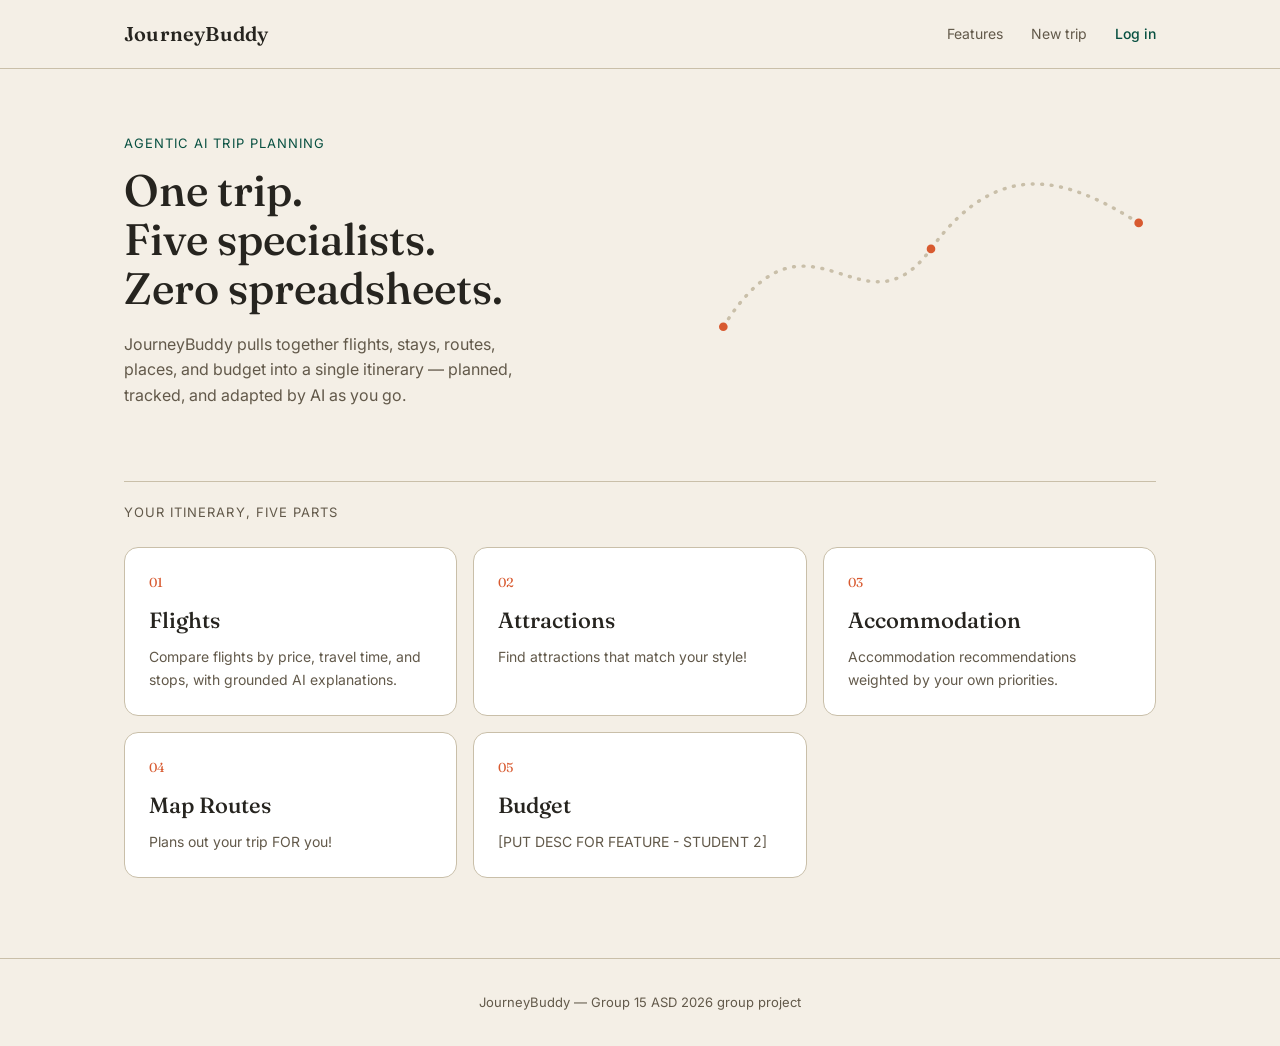
==== shared/frontend/index.html @ c0fd0e94 "Merge remote-tracking branch 'origin/main' into Alvindho Update Alvindho Branch" ====
<!DOCTYPE html>
<html lang="en">

<head>
  <meta charset="UTF-8">
  <meta name="viewport" content="width=device-width, initial-scale=1.0">
  <title>JourneyBuddy — Plan your trip with your personal AI Buddy</title>
  <link rel="preconnect" href="https://fonts.googleapis.com">
  <link rel="preconnect" href="https://fonts.gstatic.com" crossorigin>
  <link
    href="https://fonts.googleapis.com/css2?family=Fraunces:opsz,wght@9..144,400;9..144,500;9..144,600&family=Inter:wght@400;500;600&display=swap"
    rel="stylesheet">
  <link rel="stylesheet" href="css/style.css">
</head>

<body>

  <header class="topbar">
    <div class="topbar-inner">
      <span class="brand">JourneyBuddy</span>
      <nav class="topnav">
        <a href="#features">Features</a>
        <a href="#" id="new-trip-link">New trip</a>
        <a href="login.html" id="auth-link" class="auth-link">Log in</a>

      </nav>
    </div>
  </header>

  <main>
    <section class="hero">
      <div class="hero-inner">
        <p class="eyebrow">Agentic AI trip planning</p>
        <h1>One trip.<br>Five specialists.<br>Zero spreadsheets.</h1>
        <p class="hero-sub">JourneyBuddy pulls together flights, stays, routes, places, and budget into a single
          itinerary —
          planned, tracked, and adapted by AI as you go.</p>
      </div>
      <div class="route-map" aria-hidden="true">
        <svg viewBox="0 0 520 220" width="100%" height="100%">
          <path d="M20,180 C120,20 180,200 260,90 S420,10 500,60" fill="none" stroke="var(--line)" stroke-width="4"
            stroke-dasharray="1 10" stroke-linecap="round" />
          <circle cx="20" cy="180" r="5" fill="var(--coral)" />
          <circle cx="260" cy="90" r="5" fill="var(--coral)" />
          <circle cx="500" cy="60" r="5" fill="var(--coral)" />
        </svg>
      </div>
    </section>

    <section class="features" id="features">
      <p class="section-label">Your itinerary, five parts</p>
      <div class="feature-grid">

        <a class="feature-card" href="http://localhost:5005" data-feature="flights" data-requires-login="true">
          <span class="card-index">01</span>
          <h2>Flights</h2>
          <p>Compare flights by price, travel time, and stops, with grounded AI explanations.</p>
        </a>


        <a class="feature-card" href="http://localhost:5004" data-feature="places" data-requires-login="true">
          <span class="card-index">02</span>
          <h2>Attractions</h2>
          <p>Find attractions that match your style!</p>
        </a>

        <a class="feature-card" href="http://localhost:3003" data-feature="stays" data-requires-login="true">
          <span class="card-index">03</span>
          <h2>Accommodation</h2>
          <p>Accommodation recommendations weighted by your own priorities.</p>
        </a>


        <a class="feature-card" href="http://localhost:5001" data-feature="routes" data-requires-login="true">
          <span class="card-index">04</span>
          <h2>Map Routes</h2>
          <p>Plans out your trip FOR you!</p>
        </a>

        <a class="feature-card" href="http://localhost:5002" data-feature="budget" data-requires-login="true">
          <span class="card-index">05</span>
          <h2>Budget</h2>
          <p>[PUT DESC FOR FEATURE - STUDENT 2]</p>
        </a>

      </div>
    </section>
  </main>

  <footer class="site-footer">
    <p>JourneyBuddy — Group 15 ASD 2026 group project</p>
  </footer>

  <script src="js/main.js"></script>
</body>

</html>
---- shared/frontend/css/style.css ----
:root {
    --sand: #F4EFE6;
    --sand-deep: #E9E1D2;
    --ink: #26241F;
    --ink-soft: #62594A;
    --teal: #0F6E56;
    --teal-deep: #085041;
    --coral: #D85A30;
    --line: #C9BFA9;
    --card-bg: #FFFFFF;
    --radius: 14px;
    --font-display: "Fraunces", serif;
    --font-body: "Inter", -apple-system, BlinkMacSystemFont, sans-serif;
}

* {
    box-sizing: border-box;
}

body {
    margin: 0;
    background: var(--sand);
    color: var(--ink);
    font-family: var(--font-body);
    line-height: 1.6;
}

a {
    color: inherit;
    text-decoration: none;
}

/* Topbar */
.topbar {
    border-bottom: 1px solid var(--line);
    background: var(--sand);
    position: sticky;
    top: 0;
    z-index: 10;
}

.topbar-inner {
    max-width: 1080px;
    margin: 0 auto;
    padding: 18px 24px;
    display: flex;
    align-items: center;
    justify-content: space-between;
}

.brand {
    font-family: var(--font-display);
    font-weight: 600;
    font-size: 20px;
    letter-spacing: 0.01em;
}

.topnav {
    display: flex;
    align-items: center;
}

.topnav a {
    margin-left: 28px;
    font-size: 14px;
    color: var(--ink-soft);
}

.topnav a:hover {
    color: var(--teal-deep);
}

.auth-link {
    color: var(--teal-deep) !important;
    font-weight: 500;
}

/* Hero */
.hero {
    max-width: 1080px;
    margin: 0 auto;
    padding: 64px 24px 40px;
    display: grid;
    grid-template-columns: 1.1fr 0.9fr;
    gap: 32px;
    align-items: center;
}

.eyebrow {
    font-size: 13px;
    text-transform: uppercase;
    letter-spacing: 0.08em;
    color: var(--teal-deep);
    margin: 0 0 12px;
}

.hero h1 {
    font-family: var(--font-display);
    font-weight: 500;
    font-size: 44px;
    line-height: 1.12;
    margin: 0 0 18px;
}

.hero-sub {
    font-size: 16px;
    color: var(--ink-soft);
    max-width: 42ch;
    margin: 0;
}

.route-map {
    min-height: 200px;
}

/* Features */
.features {
    max-width: 1080px;
    margin: 0 auto;
    padding: 20px 24px 80px;
}

.section-label {
    font-size: 13px;
    text-transform: uppercase;
    letter-spacing: 0.08em;
    color: var(--ink-soft);
    border-top: 1px solid var(--line);
    padding-top: 20px;
    margin-bottom: 24px;
}

.feature-grid {
    display: grid;
    grid-template-columns: repeat(3, 1fr);
    gap: 16px;
}

.feature-card {
    background: var(--card-bg);
    border: 1px solid var(--line);
    border-radius: var(--radius);
    padding: 24px;
    display: block;
    transition: border-color 0.15s ease, transform 0.15s ease;
}

.feature-card:hover {
    border-color: var(--teal);
    transform: translateY(-2px);
}

.card-index {
    font-family: var(--font-display);
    font-size: 13px;
    color: var(--coral);
    display: block;
    margin-bottom: 10px;
}

.feature-card h2 {
    font-family: var(--font-display);
    font-weight: 500;
    font-size: 22px;
    margin: 0 0 8px;
}

.feature-card p {
    font-size: 14px;
    color: var(--ink-soft);
    margin: 0;
}

/* Footer */
.site-footer {
    border-top: 1px solid var(--line);
    padding: 20px 24px;
    text-align: center;
    font-size: 13px;
    color: var(--ink-soft);
}

/* ===================== Login page ===================== */
.login-main {
    max-width: 420px;
    margin: 0 auto;
    padding: 80px 24px;
    display: block;
}

.login-card {
    background: var(--card-bg);
    border: 1px solid var(--line);
    border-radius: var(--radius);
    padding: 36px;
    box-shadow: 0 1px 2px rgba(38, 36, 31, 0.04);
}

.login-title {
    font-family: var(--font-display);
    font-weight: 500;
    font-size: 28px;
    line-height: 1.2;
    margin: 4px 0 10px;
}

.login-sub {
    font-size: 14px;
    color: var(--ink-soft);
    margin: 0 0 28px;
}

.field-label {
    display: block;
    width: 100%;
    font-size: 13px;
    font-weight: 500;
    color: var(--ink);
    margin: 18px 0 6px;
}

.login-card .field-label:first-of-type {
    margin-top: 0;
}

.field-input {
    display: block;
    width: 100%;
    padding: 11px 14px;
    border: 1px solid var(--line);
    border-radius: 8px;
    font-family: var(--font-body);
    font-size: 14px;
    background: var(--sand);
    color: var(--ink);
}

.field-input:focus-visible {
    outline: 2px solid var(--teal);
    outline-offset: 1px;
    border-color: var(--teal);
}

.field-error {
    color: #B3341C;
    font-size: 13px;
    margin: 10px 0 0;
}

.btn-primary {
    display: block;
    width: 100%;
    margin-top: 26px;
    padding: 13px;
    border: none;
    border-radius: 8px;
    background: var(--teal);
    color: #FFFFFF;
    font-family: var(--font-body);
    font-size: 15px;
    font-weight: 500;
    cursor: pointer;
}

.btn-primary:hover {
    background: var(--teal-deep);
}

.login-note {
    font-size: 12px;
    color: var(--ink-soft);
    margin: 18px 0 0;
    text-align: center;
    line-height: 1.5;
}

/* Focus visibility */
a:focus-visible {
    outline: 2px solid var(--teal);
    outline-offset: 2px;
}

/* Responsive */
@media (max-width: 860px) {
    .hero {
        grid-template-columns: 1fr;
    }

    .feature-grid {
        grid-template-columns: 1fr 1fr;
    }
}

@media (max-width: 560px) {
    .hero h1 {
        font-size: 32px;
    }

    .feature-grid {
        grid-template-columns: 1fr;
    }

    .login-main {
        padding: 40px 20px;
    }

    .login-card {
        padding: 24px;
    }
}

@media (prefers-reduced-motion: reduce) {
    .feature-card {
        transition: none;
    }
}
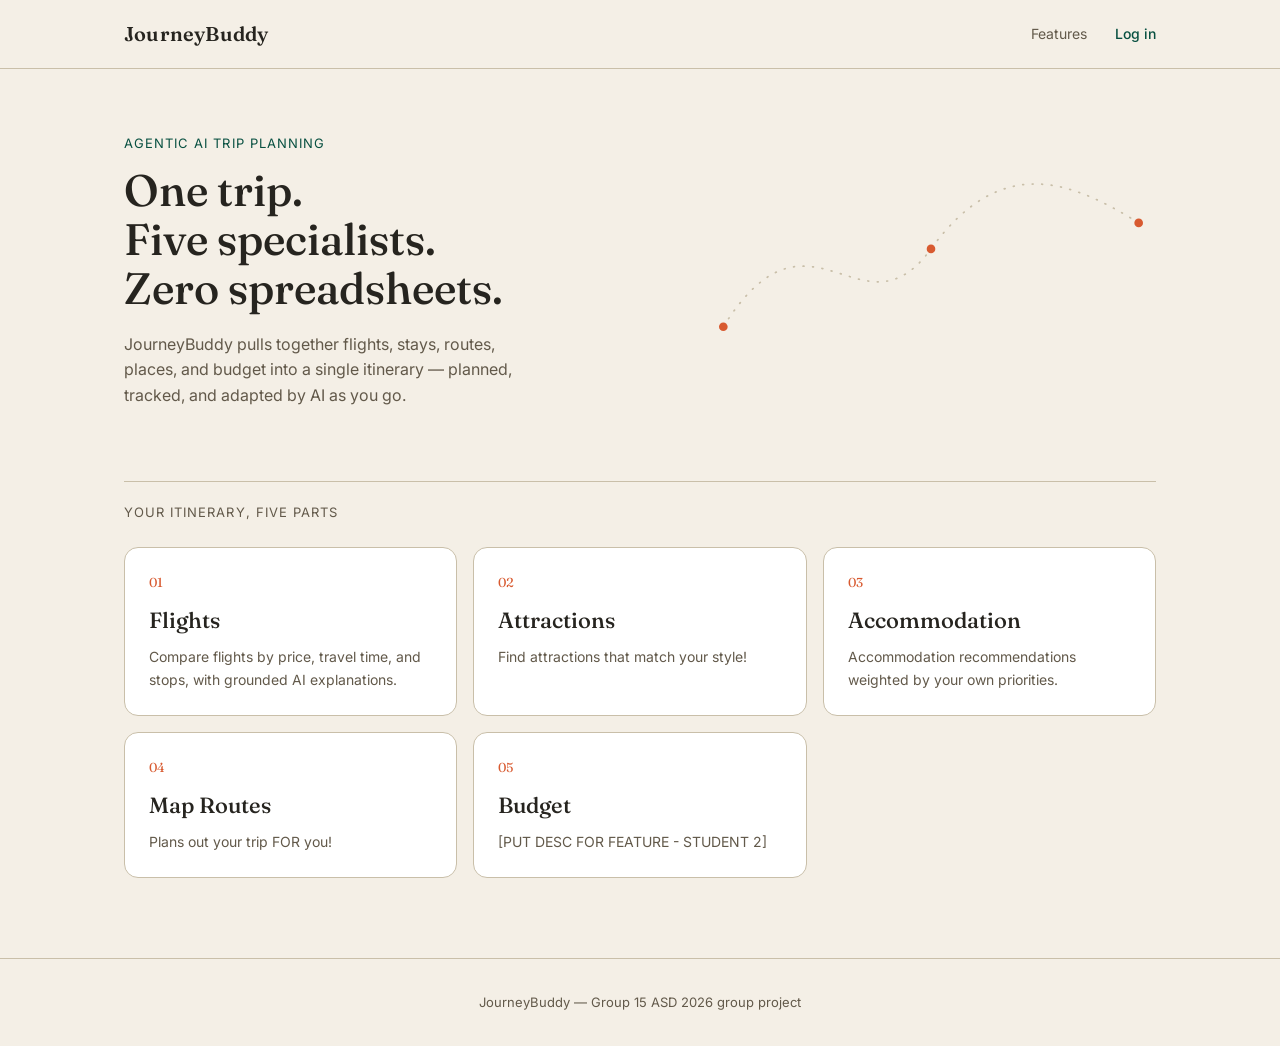
==== commit 41a91916: "Fix CI Student 3" ====
--- a/shared/frontend/index.html
+++ b/shared/frontend/index.html
@@ -20,7 +20,6 @@
       <span class="brand">JourneyBuddy</span>
       <nav class="topnav">
         <a href="#features">Features</a>
-        <a href="#" id="new-trip-link">New trip</a>
         <a href="login.html" id="auth-link" class="auth-link">Log in</a>
 
       </nav>
@@ -38,7 +37,7 @@
       </div>
       <div class="route-map" aria-hidden="true">
         <svg viewBox="0 0 520 220" width="100%" height="100%">
-          <path d="M20,180 C120,20 180,200 260,90 S420,10 500,60" fill="none" stroke="var(--line)" stroke-width="4"
+          <path d="M20,180 C120,20 180,200 260,90 S420,10 500,60" fill="none" stroke="var(--line)" stroke-width="2"
             stroke-dasharray="1 10" stroke-linecap="round" />
           <circle cx="20" cy="180" r="5" fill="var(--coral)" />
           <circle cx="260" cy="90" r="5" fill="var(--coral)" />
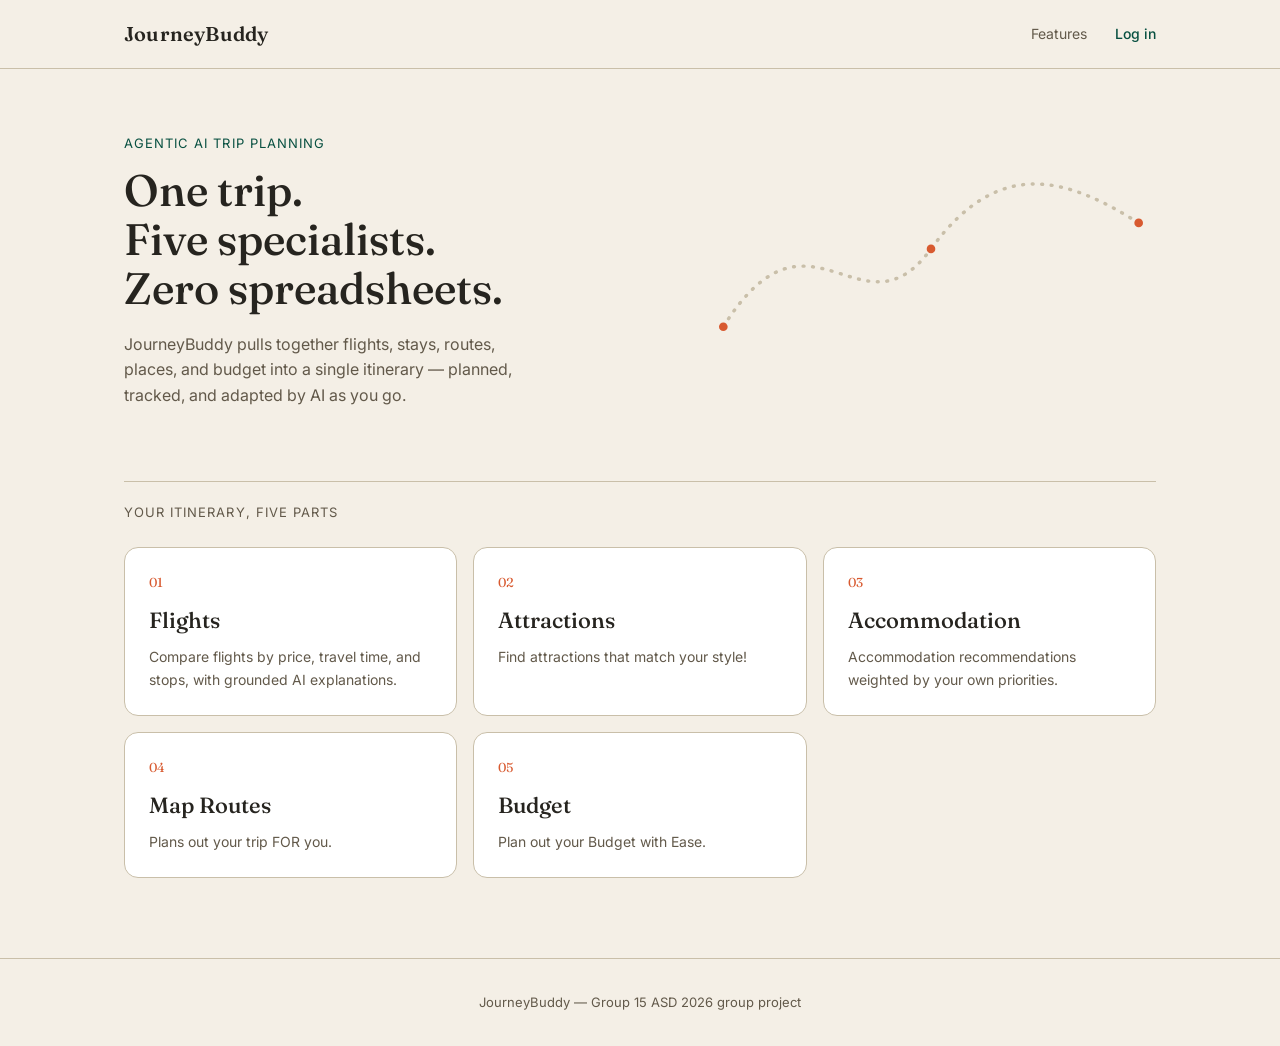
==== commit e383b2bc: "chatbot integration" ====
--- a/shared/frontend/index.html
+++ b/shared/frontend/index.html
@@ -37,7 +37,7 @@
       </div>
       <div class="route-map" aria-hidden="true">
         <svg viewBox="0 0 520 220" width="100%" height="100%">
-          <path d="M20,180 C120,20 180,200 260,90 S420,10 500,60" fill="none" stroke="var(--line)" stroke-width="2"
+          <path d="M20,180 C120,20 180,200 260,90 S420,10 500,60" fill="none" stroke="var(--line)" stroke-width="4"
             stroke-dasharray="1 10" stroke-linecap="round" />
           <circle cx="20" cy="180" r="5" fill="var(--coral)" />
           <circle cx="260" cy="90" r="5" fill="var(--coral)" />
@@ -73,13 +73,13 @@
         <a class="feature-card" href="http://localhost:5001" data-feature="routes" data-requires-login="true">
           <span class="card-index">04</span>
           <h2>Map Routes</h2>
-          <p>Plans out your trip FOR you!</p>
+          <p>Plans out your trip FOR you.</p>
         </a>
 
         <a class="feature-card" href="http://localhost:5002" data-feature="budget" data-requires-login="true">
           <span class="card-index">05</span>
           <h2>Budget</h2>
-          <p>[PUT DESC FOR FEATURE - STUDENT 2]</p>
+          <p>Plan out your Budget with Ease.</p>
         </a>
 
       </div>
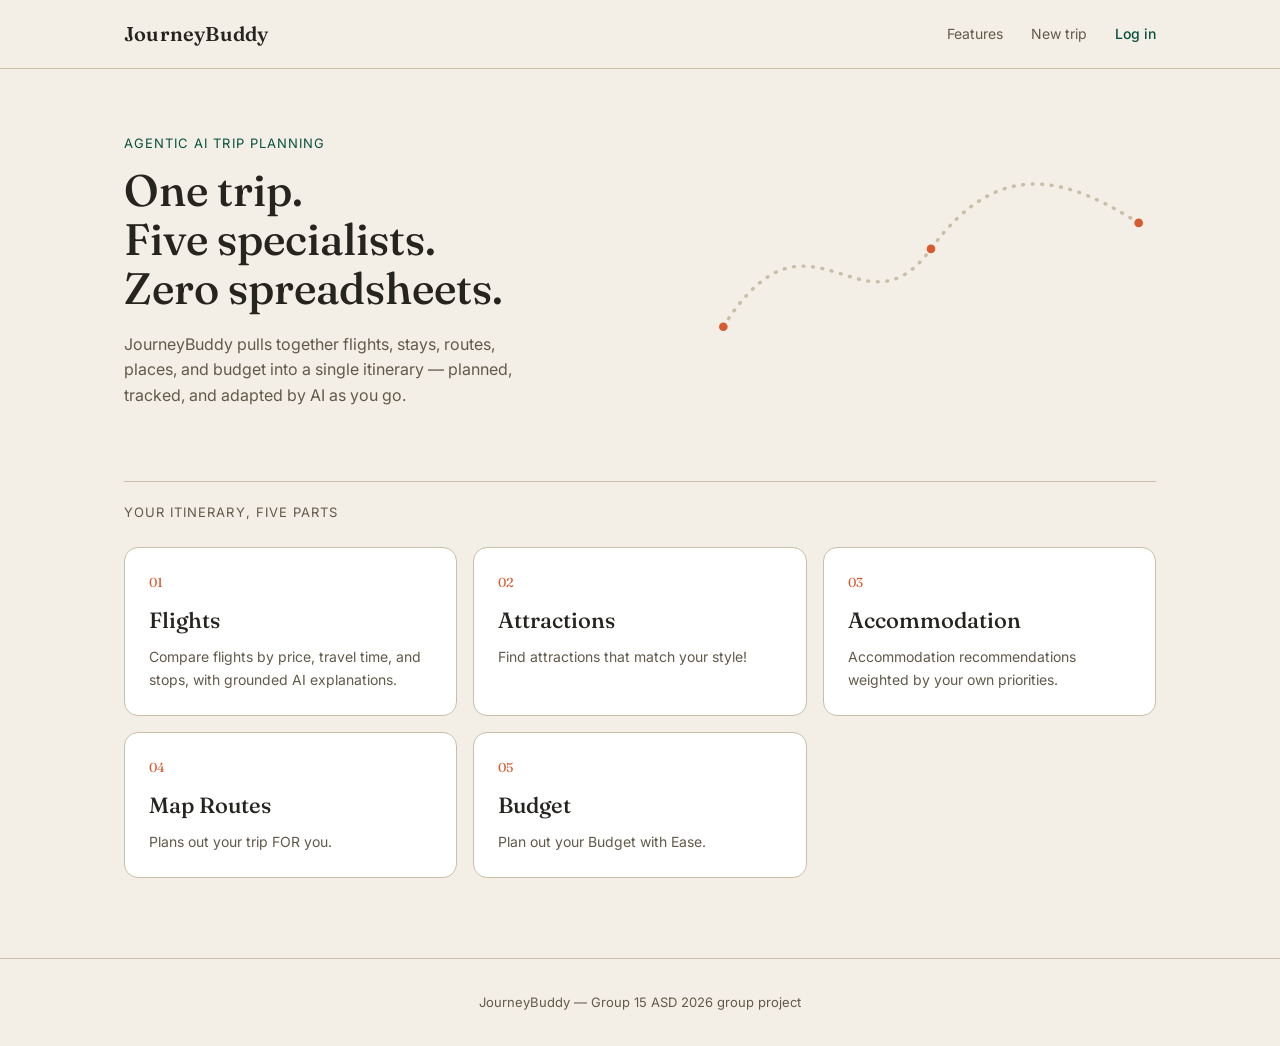
==== commit af6a47c3: "chatbot integration" ====
--- a/shared/frontend/index.html
+++ b/shared/frontend/index.html
@@ -20,6 +20,7 @@
       <span class="brand">JourneyBuddy</span>
       <nav class="topnav">
         <a href="#features">Features</a>
+        <a href="#" id="new-trip-link">New trip</a>
         <a href="login.html" id="auth-link" class="auth-link">Log in</a>
 
       </nav>
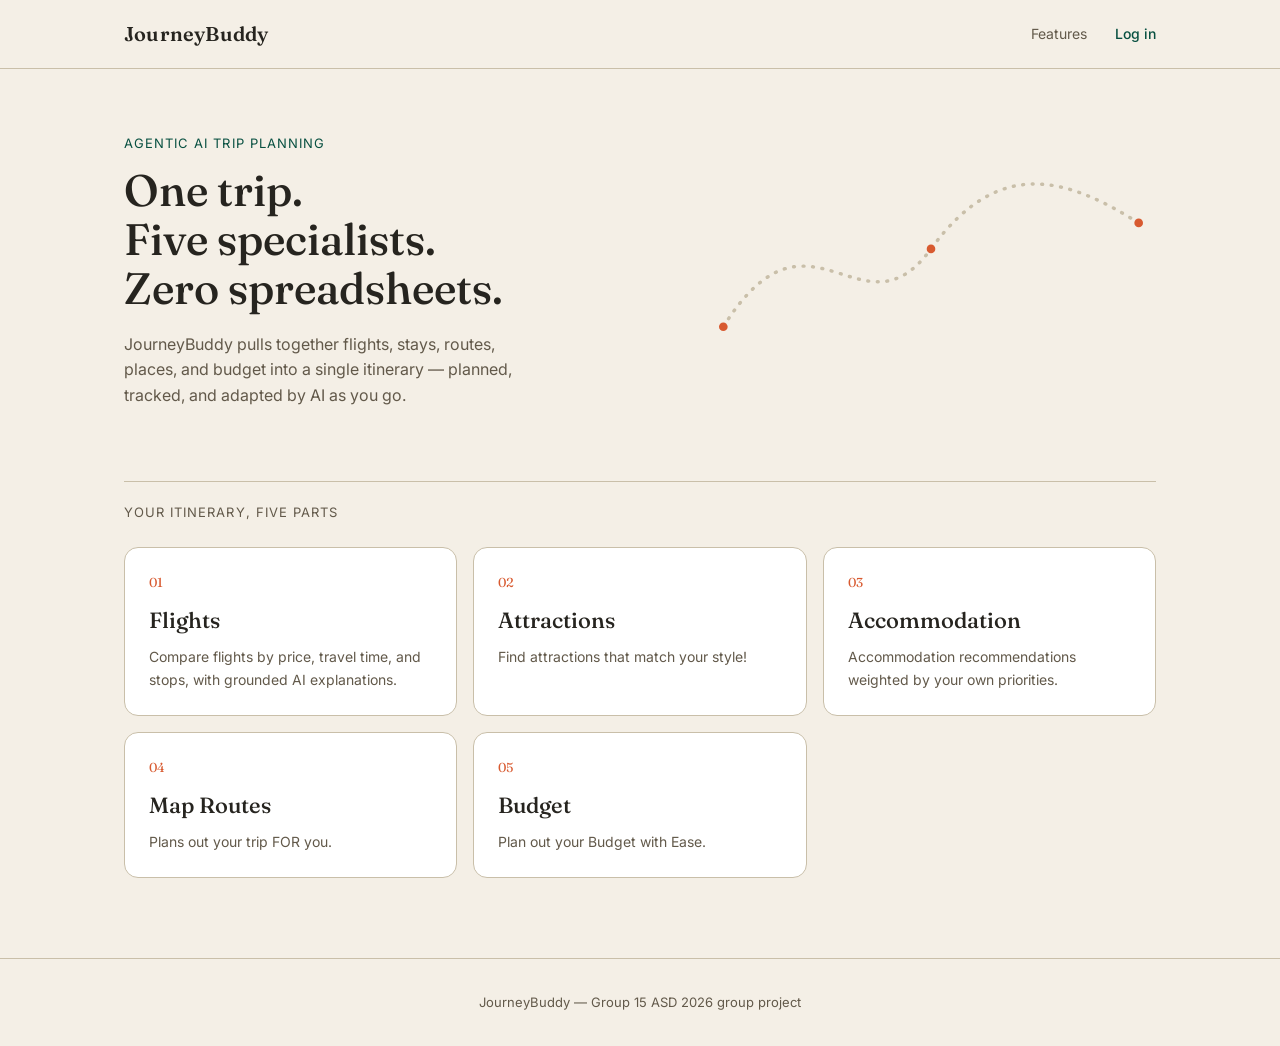
==== commit 30d08e9e: "dockerfiles fixed; page accessible" ====
--- a/shared/frontend/index.html
+++ b/shared/frontend/index.html
@@ -20,7 +20,6 @@
       <span class="brand">JourneyBuddy</span>
       <nav class="topnav">
         <a href="#features">Features</a>
-        <a href="#" id="new-trip-link">New trip</a>
         <a href="login.html" id="auth-link" class="auth-link">Log in</a>
 
       </nav>
@@ -71,7 +70,7 @@
         </a>
 
 
-        <a class="feature-card" href="http://localhost:5001" data-feature="routes" data-requires-login="true">
+        <a class="feature-card" href="http://localhost:3001" data-feature="routes" data-requires-login="true">
           <span class="card-index">04</span>
           <h2>Map Routes</h2>
           <p>Plans out your trip FOR you.</p>
